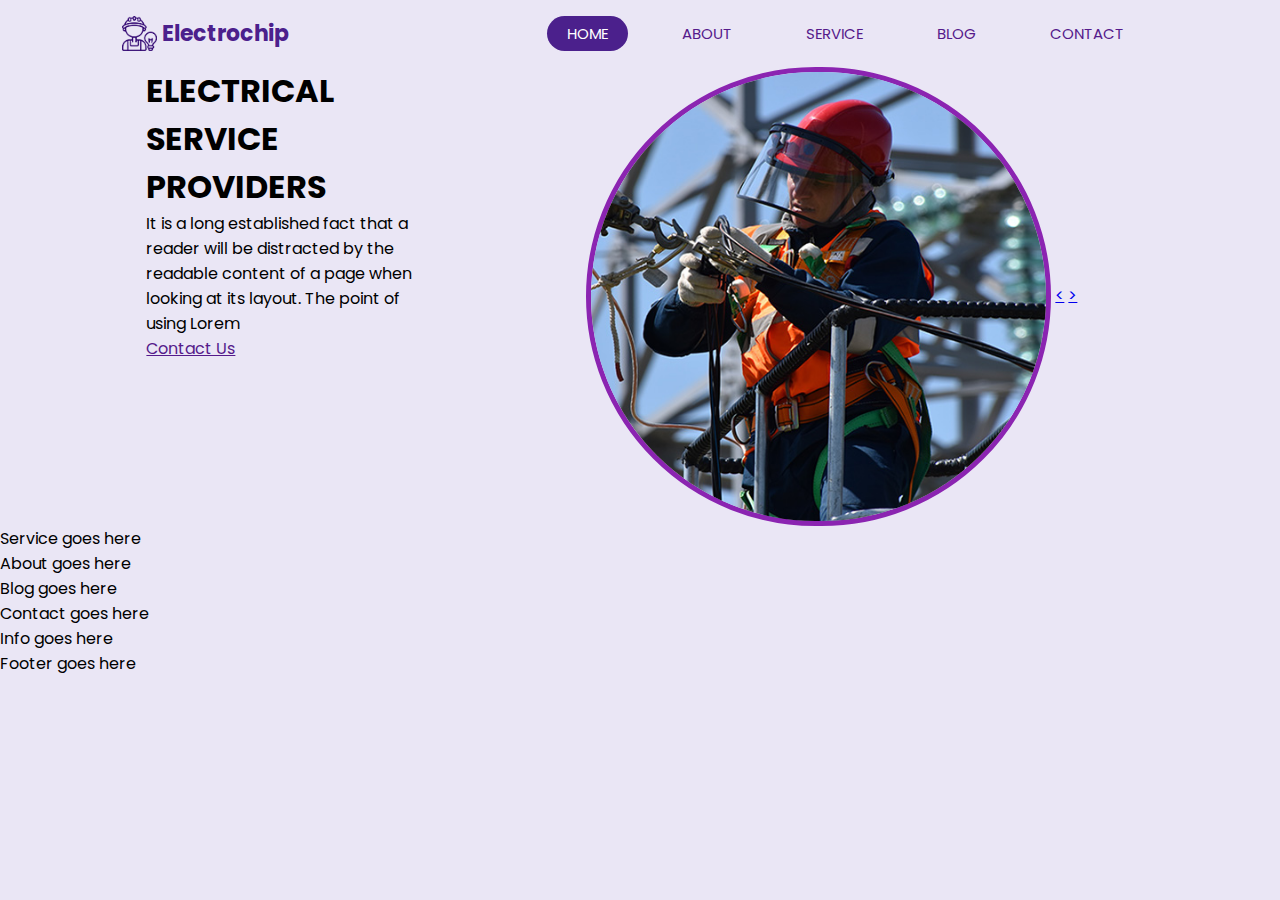
==== index.html @ fac29819 "hero section added with style" ====
<!DOCTYPE html>
<html lang="en">
<head>
    <meta charset="UTF-8">
    <meta name="viewport" content="width=device-width, initial-scale=1.0">
    <title>WIT Assignment</title>
    <link rel="stylesheet" href="assets/style.css">
    <link href="https://fonts.googleapis.com/css?family=Poppins:400,600,700&amp;display=swap" rel="stylesheet">
</head>
<body>
    <div class="hero-area">
        <div class="header-section">
            <nav>
                <a href="" class="brand"><img src="assets/images/logo.png" alt="brad"><span>Electrochip</span></a>
                <div class="nav-link">
                    <ul>
                        <li><a href="" class="active">HOME</a></li>
                        <li><a href="">ABOUT</a></li>
                        <li><a href="">SERVICE</a></li>
                        <li><a href="">BLOG</a></li>
                        <li><a href="">CONTACT</a></li>
                    </ul>
                </div>
            </nav>
        </div>
        <div class="intro-section">
            <div class="details">
                <h1>
                  Electrical <br>
                  Service <br>
                  Providers
                </h1>
                <p>
                  It is a long established fact that a reader will be distracted by the readable content of a page when looking at its layout. The point of using Lorem
                </p>
                <a href="" class="">
                  Contact Us
              </a></div>
              <div class="right-side">
                <img src="assets/images/slider-img.jpg" alt="">
                <a href="#" class="prev-button"><</a>
                <a href="#" class="next-button">></a>
              </div>
        </div>
    </div>
    <section class="service-section">
        Service goes here
    </section>
    <section class="about-section">
        About goes here
    </section>
    <section class="blog-section">
        Blog goes here
    </section>
    <section class="contact-section">
        Contact goes here
    </section>
    <section class="info-section">
        Info goes here
    </section>
    <footer class="footer-section">
        Footer goes here
    </footer>
</body>
</html>
---- assets/style.css ----
*{
    box-sizing: border-box;
    padding: 0;
    margin: 0;
}

body{
    background-color: #eae6f5;
    font-family: "Poppins"
}
body .hero-area .header-section .brand{
    display: flex;
    align-items: center;
    text-decoration: none;
}
body .hero-area .header-section .brand span{
    font-size: 22px;
    font-weight: 700;
    color: #4b208c;
    padding-left: 5px;
}
body .hero-area .header-section{
    padding: 16px 0rem;
}
body .hero-area .header-section nav{
    display: flex;
    flex-direction: row;
    justify-content: space-around;
    align-items: center;
}
body .hero-area .header-section nav a{}
body .hero-area .header-section nav a img{
    width: 35px;
}
body .hero-area .header-section nav .nav-link ul{
    list-style: none;
}
body .hero-area .header-section nav .nav-link ul li{
    display: inline;
}
body .hero-area .header-section nav .nav-link ul li a{
    text-decoration: none;
    border-radius: 35px;
    font-size: 15px;
    padding: 7px 20px;
    margin: 10px 15px;
}body .hero-area .header-section nav .nav-link ul li a:hover{
    background-color: #4b208c;
    color: white;
}
.active{
    background-color: #4b208c;
    color: white;
}
.intro-section{
    display: flex;
    justify-content: space-evenly;
}
.intro-section .details{
    display: flex;
    flex-direction: column;
    flex: 0.4;
}
.intro-section .details h1{
    text-transform: uppercase;
    font-weight: bold;
}
.intro-section .right-side img {
    width: 85%;
    border-radius: 300px;
    vertical-align: middle;
    border-style: none;
    border: 5px solid #8b24b1;
}
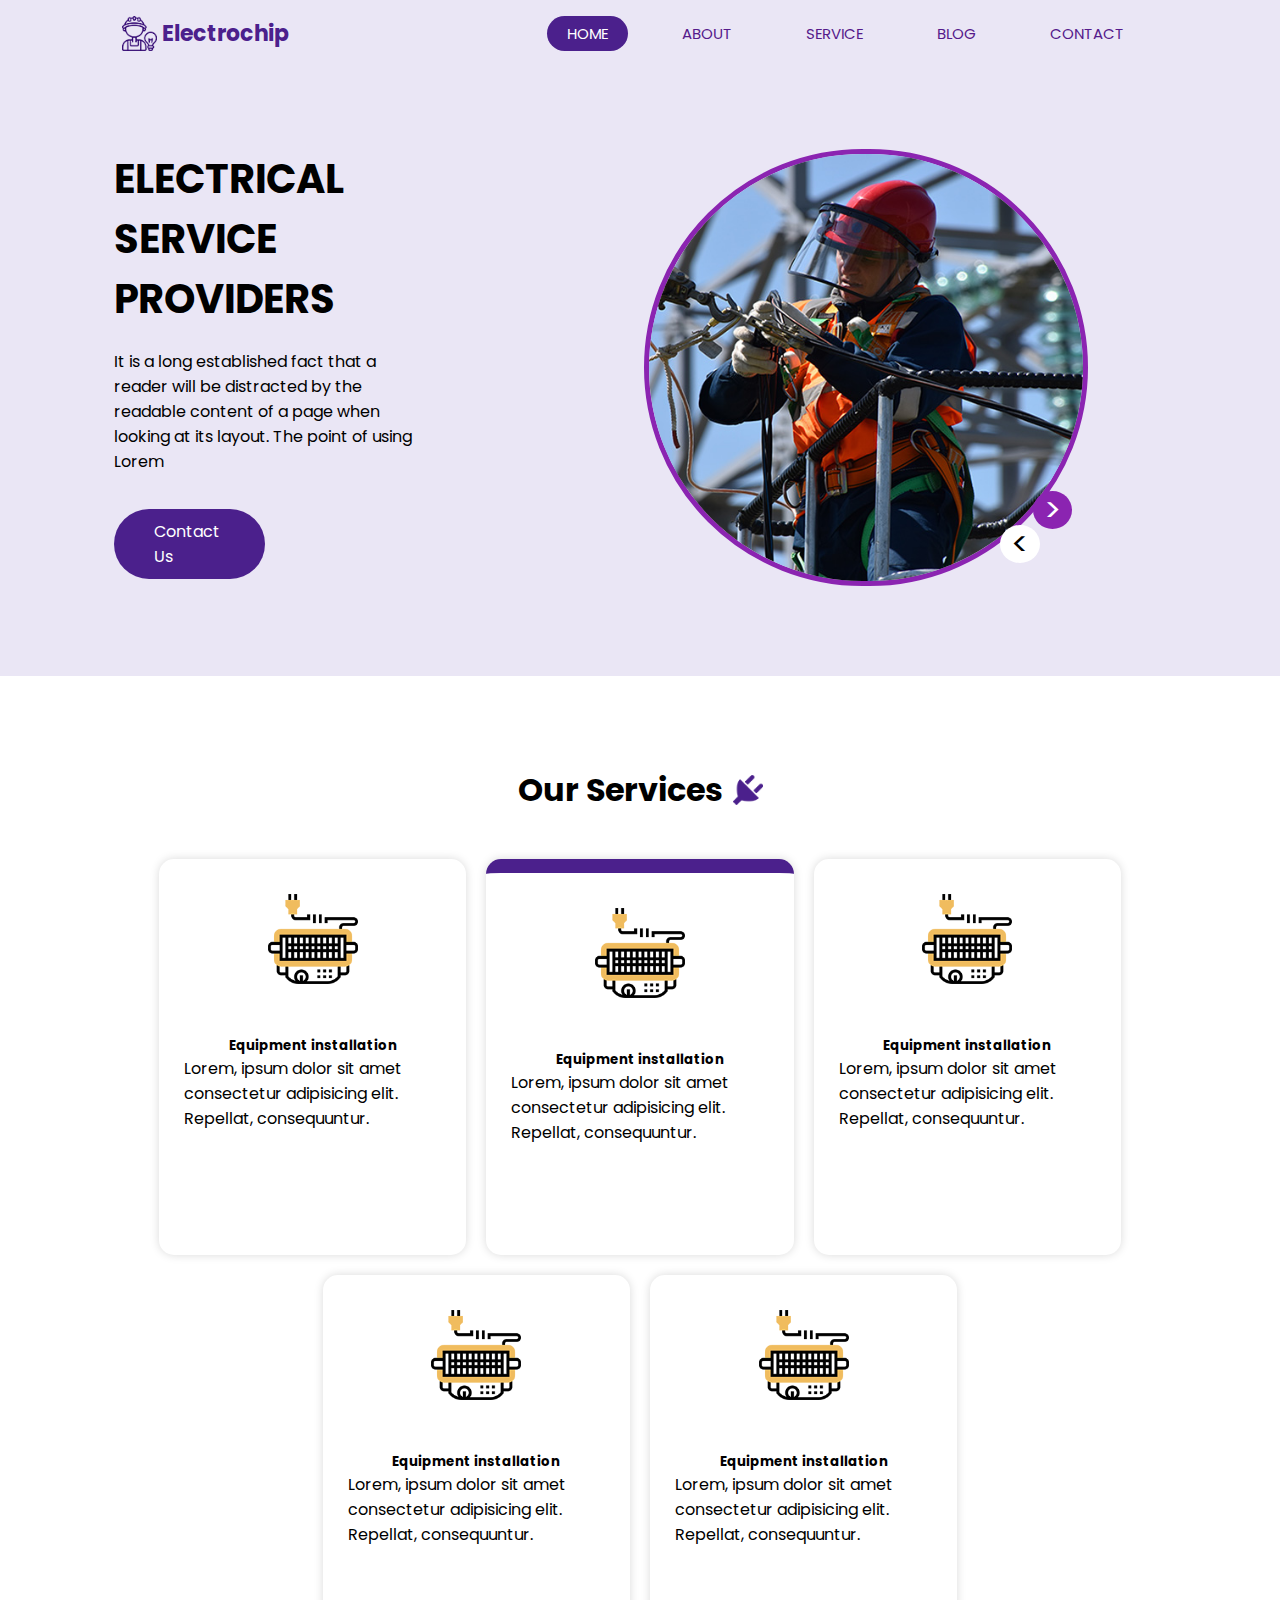
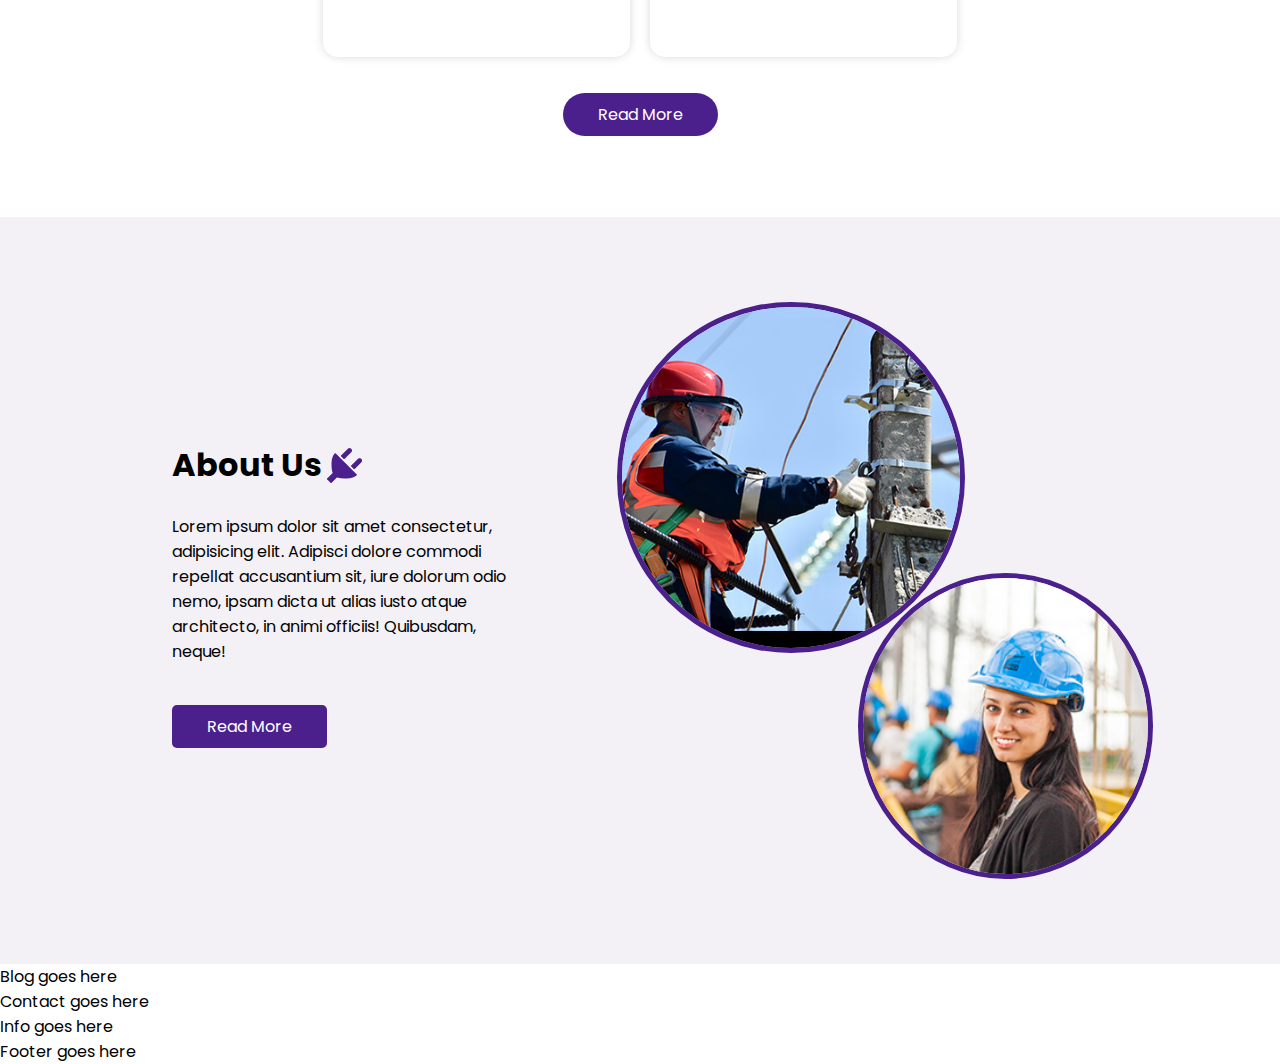
==== commit 3cdab8ae: "service about section styled" ====
--- a/index.html
+++ b/index.html
@@ -44,10 +44,74 @@
         </div>
     </div>
     <section class="service-section">
-        Service goes here
+        <div class="container">
+            <div class="heading"><h2>Our Services</h2> <img src="assets/images/plug.png" alt=""></div>
+            <div class="services">
+                <div class="card">
+                    <div class="top-img">
+                        <img src="assets/images/s1.png" alt="">
+                    </div>
+                    <div class="details">
+                        <h5>Equipment installation</h5>
+                        <p>Lorem, ipsum dolor sit amet consectetur adipisicing elit. Repellat, consequuntur.</p>
+                    </div>
+                </div>                
+                <div class="card active">
+                    <div class="top-img">
+                        <img src="assets/images/s1.png" alt="">
+                    </div>
+                    <div class="details">
+                        <h5>Equipment installation</h5>
+                        <p>Lorem, ipsum dolor sit amet consectetur adipisicing elit. Repellat, consequuntur.</p>
+                    </div>
+                </div>                <div class="card">
+                    <div class="top-img">
+                        <img src="assets/images/s1.png" alt="">
+                    </div>
+                    <div class="details">
+                        <h5>Equipment installation</h5>
+                        <p>Lorem, ipsum dolor sit amet consectetur adipisicing elit. Repellat, consequuntur.</p>
+                    </div>
+                </div>                <div class="card">
+                    <div class="top-img">
+                        <img src="assets/images/s1.png" alt="">
+                    </div>
+                    <div class="details">
+                        <h5>Equipment installation</h5>
+                        <p>Lorem, ipsum dolor sit amet consectetur adipisicing elit. Repellat, consequuntur.</p>
+                    </div>
+                </div>                <div class="card">
+                    <div class="top-img">
+                        <img src="assets/images/s1.png" alt="">
+                    </div>
+                    <div class="details">
+                        <h5>Equipment installation</h5>
+                        <p>Lorem, ipsum dolor sit amet consectetur adipisicing elit. Repellat, consequuntur.</p>
+                    </div>
+                </div>
+            </div>
+            <div class="more-btn">
+                <a href="">Read More</a>
+            </div>
+        </div>
     </section>
     <section class="about-section">
-        About goes here
+        <div class="container">
+            <div class="left">
+                <div class="heading">
+                    <h2>About Us</h2>
+                    <img src="assets/images/plug.png" alt="">
+                </div>
+                <p>Lorem ipsum dolor sit amet consectetur, adipisicing elit. Adipisci dolore commodi repellat accusantium sit, iure dolorum odio nemo, ipsam dicta ut alias iusto atque architecto, in animi officiis! Quibusdam, neque!</p>
+                <div class="more-btn">
+                    <a href="">Read More</a>
+                </div>
+            </div>
+            <div class="right">
+                <img src="assets/images/about-img1.jpg">
+                <img src="assets/images/about-img2.jpg">
+            </div>
+        </div>
     </section>
     <section class="blog-section">
         Blog goes here
--- a/assets/style.css
+++ b/assets/style.css
@@ -5,8 +5,11 @@
 }
 
 body{
+    font-family: "Poppins"
+}
+body .hero-area{
     background-color: #eae6f5;
-    font-family: "Poppins"
+    padding-bottom: 90px;
 }
 body .hero-area .header-section .brand{
     display: flex;
@@ -27,6 +30,7 @@
     flex-direction: row;
     justify-content: space-around;
     align-items: center;
+    margin-bottom: 82px;
 }
 body .hero-area .header-section nav a{}
 body .hero-area .header-section nav a img{
@@ -54,7 +58,7 @@
 }
 .intro-section{
     display: flex;
-    justify-content: space-evenly;
+    justify-content: space-around;
 }
 .intro-section .details{
     display: flex;
@@ -64,6 +68,21 @@
 .intro-section .details h1{
     text-transform: uppercase;
     font-weight: bold;
+    font-size: 2.5rem;
+    line-height: 60px;
+}
+.intro-section .details p{
+    margin-top: 20px;
+}
+.intro-section .details a{
+    text-decoration: none;
+    margin-top: 35px;
+    border-radius: 35px;
+    padding: 10px 40px;
+    background: #4b208c;
+    color: white;
+    display: inline-block;
+    width: 50%;
 }
 .intro-section .right-side img {
     width: 85%;
@@ -71,4 +90,162 @@
     vertical-align: middle;
     border-style: none;
     border: 5px solid #8b24b1;
+}
+.intro-section .right-side .prev-button{
+    position: absolute;
+    text-decoration: none;
+    font-size: 2rem;
+    z-index: 1;
+    right: 15rem;
+    top: 525px;
+    color: black;
+    background: white;
+    line-height: 1;
+    border-radius: 100%;
+    padding: 3px 11px;
+}
+.intro-section .right-side .next-button{
+    position: absolute;
+    text-decoration: none;
+    font-size: 2rem;
+    z-index: 1;
+    right: 13rem;
+    top: 491px;
+    background: #8b24b1;
+    color: white;
+    line-height: 1;
+    border-radius: 100%;
+    padding: 3px 11px;
+}
+
+.service-section{
+    padding-top: 90px;
+    padding-bottom: 90px;
+}
+.service-section .container{
+    display: flex;
+    flex-direction: column;
+    justify-content: center;
+    align-items: center;
+    flex-wrap: wrap;
+}
+.service-section .container .heading{
+    display: flex;
+    align-items: center;
+}
+.service-section .container .heading h2{
+    font-size: 2rem;
+    margin-right: 10px;
+}
+.service-section .container .heading img{
+    width: 30px;
+}
+.service-section .container .services{
+    display: flex;
+    justify-content: center;
+    flex-wrap: wrap;
+    flex-direction: row;
+    padding: 35px 0px;
+}
+.service-section .container .services .card{
+    display: flex;
+    flex-direction: column;
+    flex-wrap: nowrap;
+    align-items: center;
+    flex-basis: 24%;
+    padding: 35px 25px 25px;
+    border-radius: 15px;
+    box-shadow: 0 0 10px 0 rgba(0, 0, 0, 0.15);
+    margin: 10px;
+ 
+}
+.service-section .container .services .active{
+    border-top: 14px solid #4b208c;
+    color: black;
+    background: none;
+}
+.service-section .container .services .card:hover{
+    border-top: 14px solid #4b208c;
+}
+.service-section .container .services .card .details{
+    display: flex;
+    flex-direction: column;
+    flex-wrap: nowrap;
+    align-items: center;
+    margin-top: 45px;
+    margin-bottom: 85px;
+
+}
+.service-section .container .services .card .top-img img{
+width: 90px;
+}
+.service-section .container .more-btn a{
+    margin-top: 25px;
+    text-decoration: none;
+    color: white;
+    background: #4b208c;
+    padding: 10px 35px;
+    border-radius: 35px;
+}
+
+.about-section{
+    background-color: #f3f0f6;
+}
+.about-section .container{
+    display: flex;
+    flex-wrap: nowrap;
+    flex-direction: row;
+    align-items: center;
+    justify-content: space-around;
+    padding: 85px 25px;
+}
+.about-section .container .left{
+    flex-basis: 32%;
+    display: flex;
+    flex-direction: column;
+    flex-wrap: nowrap;
+    align-items: baseline;
+}
+.about-section .container .left .heading{
+    display: flex;
+    flex-direction: row;
+    flex-wrap: nowrap;
+    align-items: center;
+}
+.about-section .container .left .heading h2{
+    font-size: 2rem;
+    margin-right: 5px;
+}
+.about-section .container .left p{
+    margin:25px 25px;
+}
+.about-section .container .left .more-btn{
+    margin-top: 25px;
+}
+.about-section .container .left .more-btn a{
+    text-decoration: none;
+    color: white;
+    background: #4b208c;
+    padding: 10px 35px;
+    border-radius: 5px;
+}
+.about-section .container .right{
+    display: flex;
+    flex-direction: column;
+    flex-wrap: nowrap;
+    align-items: center;
+}
+.about-section .container .right img{
+    border:5px solid #4b208c;
+    width: 100%;;
+}
+.about-section .container .right img:first-child{
+    border-radius: 100%;
+    margin-left: -21rem;
+}
+.about-section .container .right img:nth-child(2){
+    width: 85%;
+    border-radius: 100%;
+    margin-left: 93px;
+    margin-top: -5rem;
 }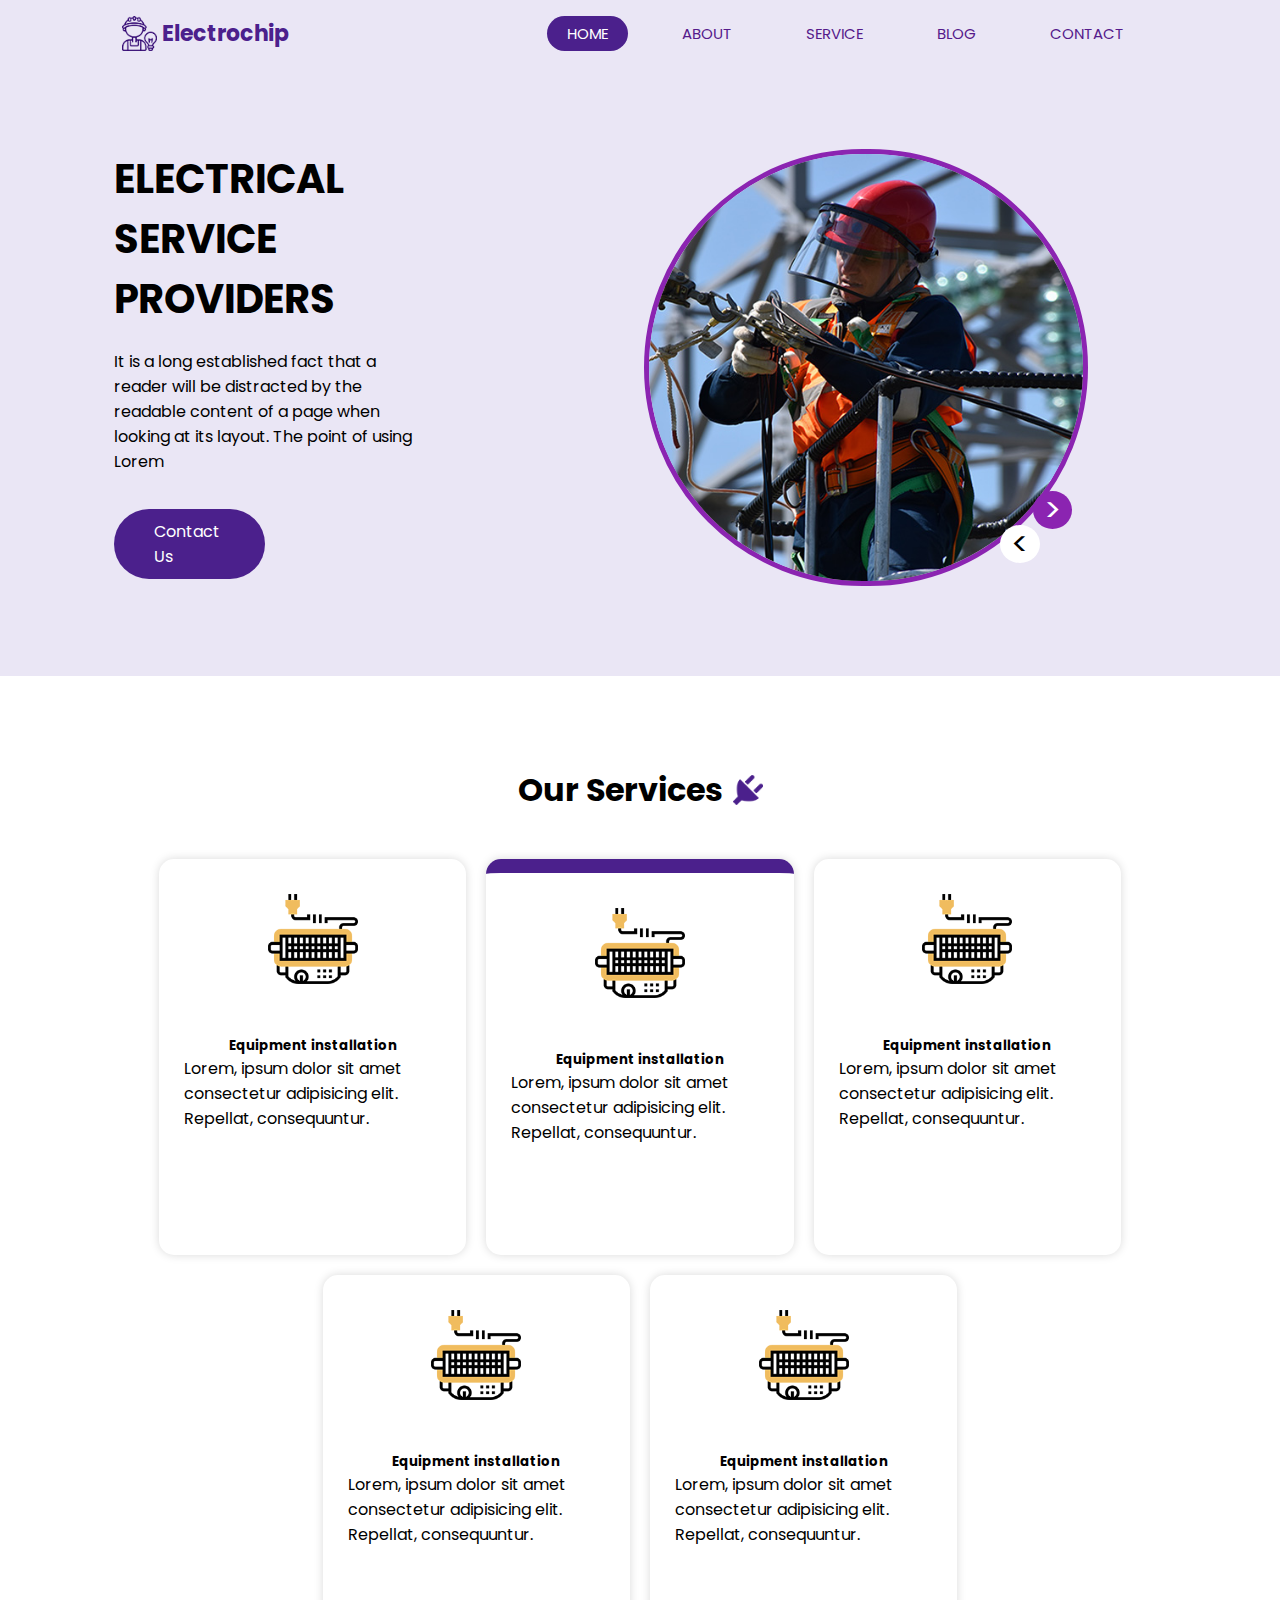
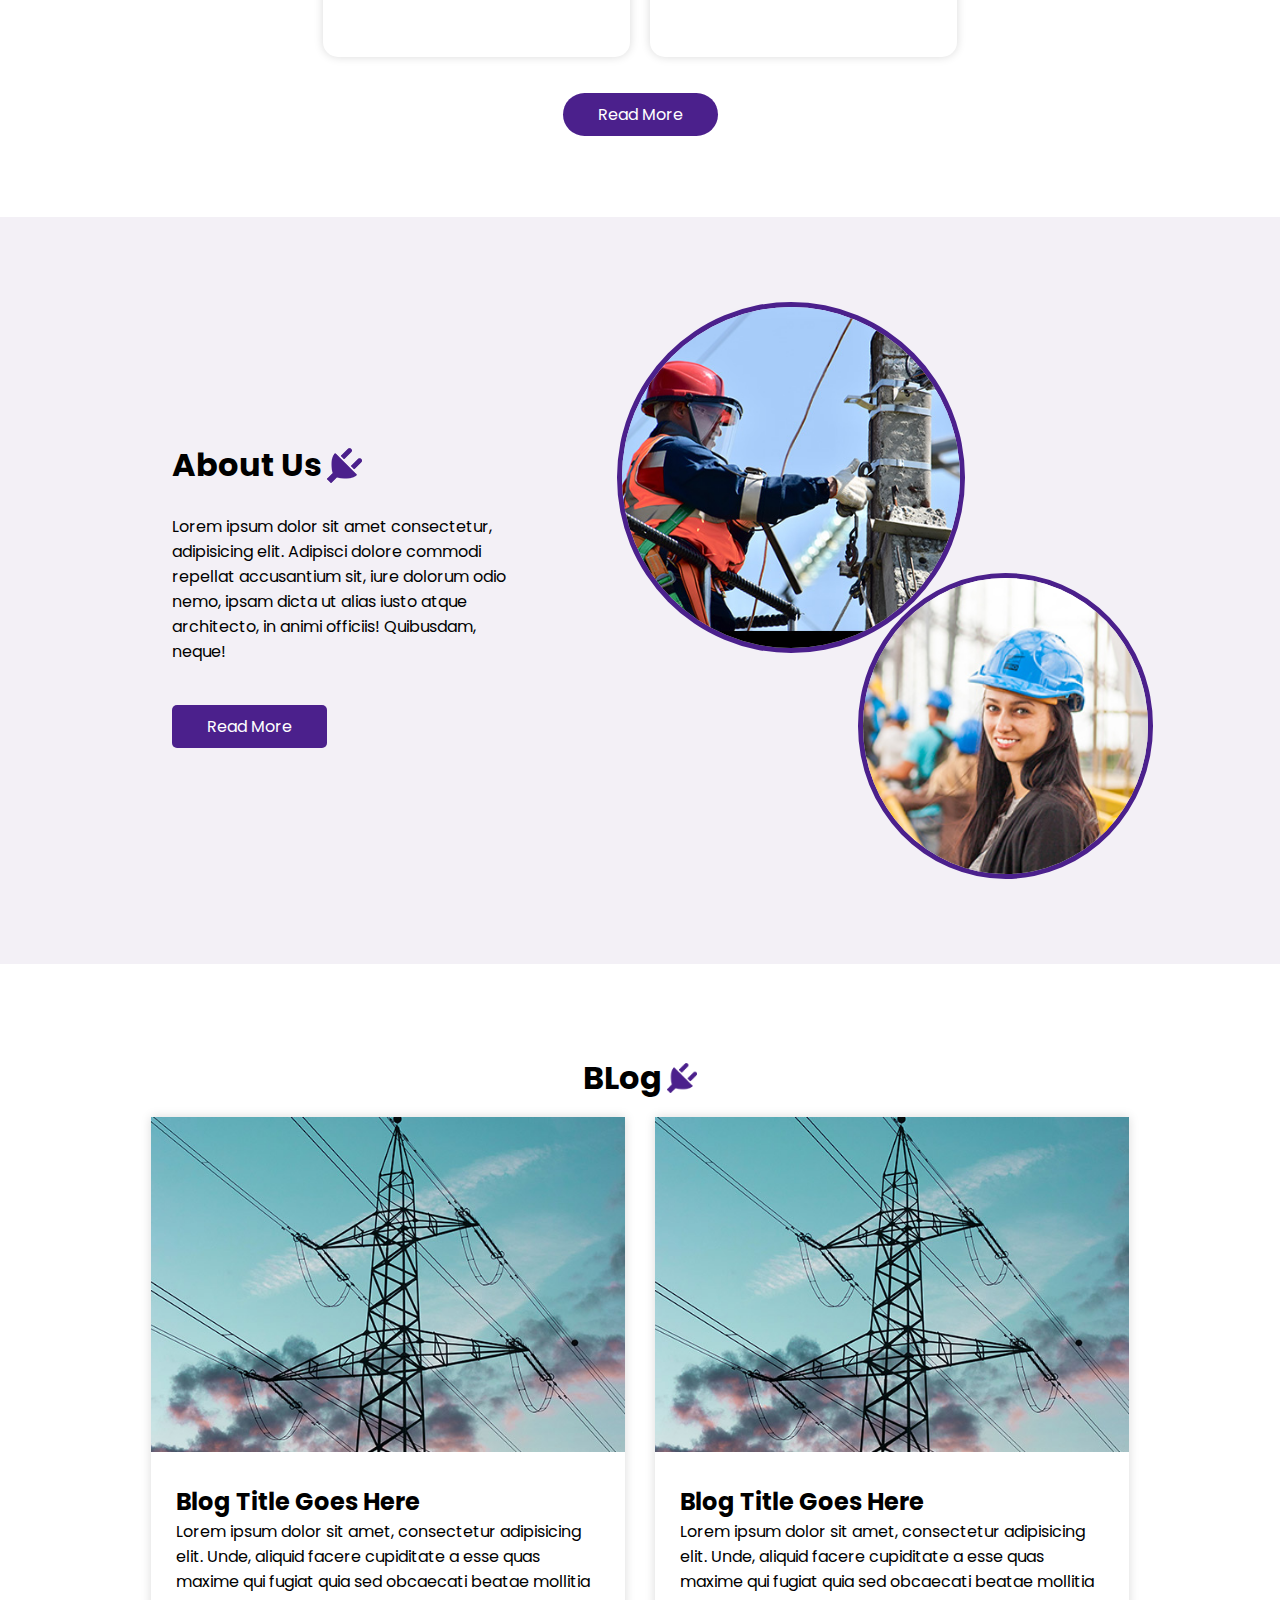
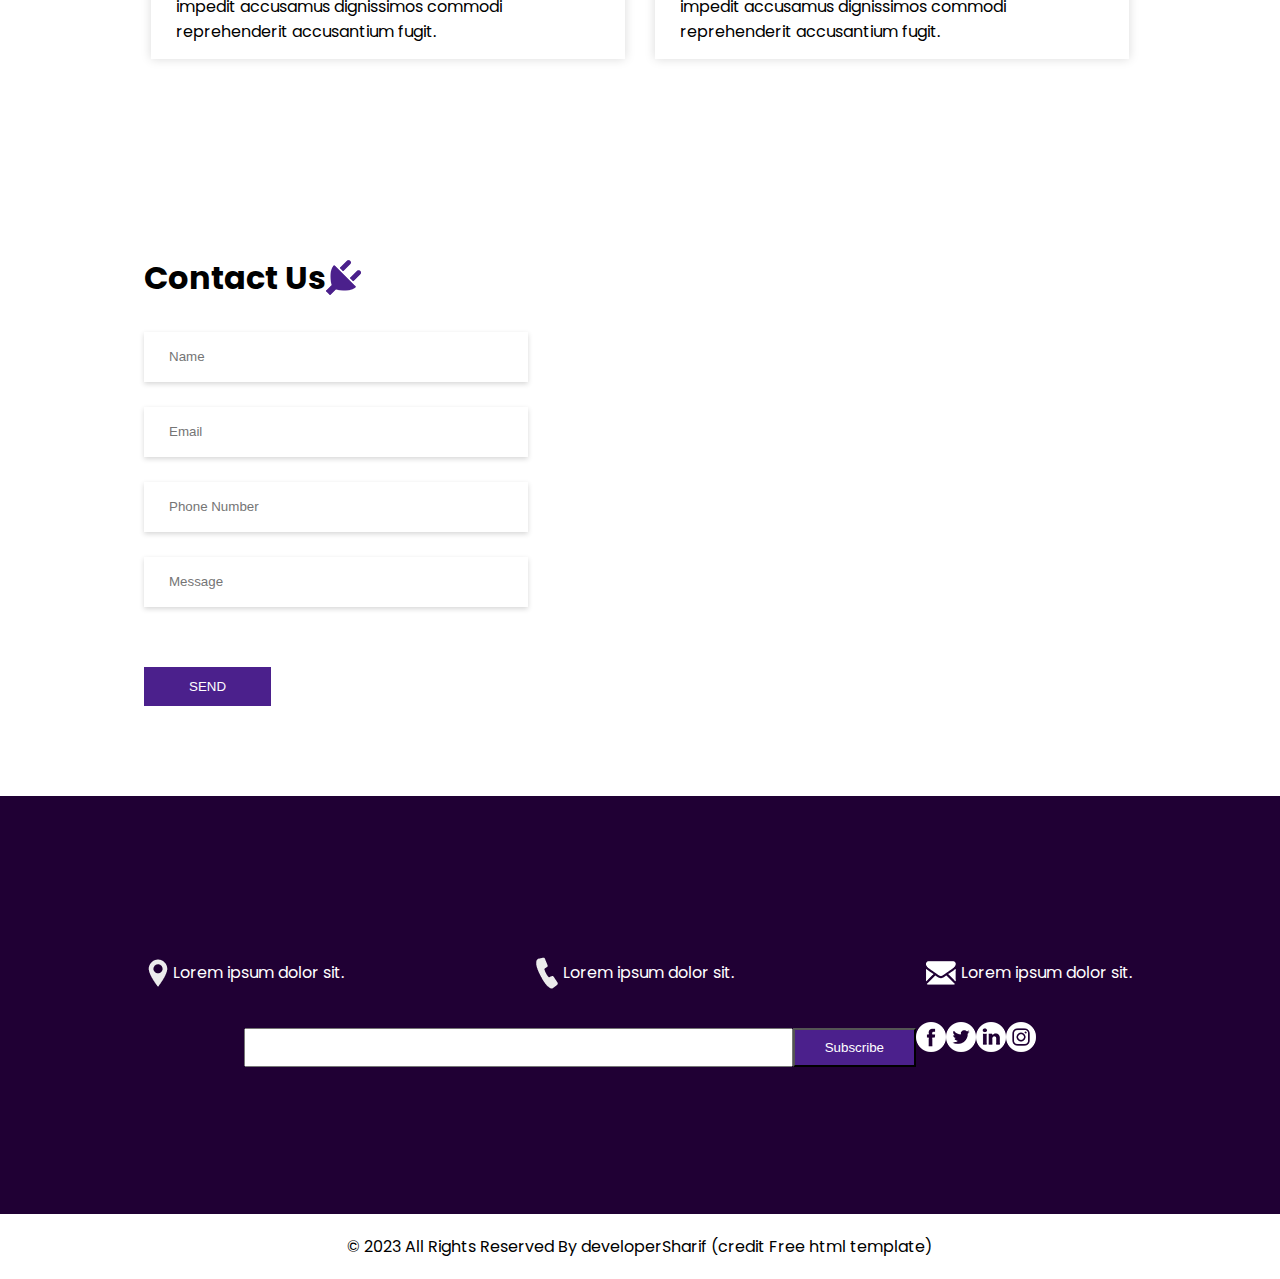
==== commit 37fab53f: "blog contact info section styled" ====
--- a/index.html
+++ b/index.html
@@ -114,16 +114,77 @@
         </div>
     </section>
     <section class="blog-section">
-        Blog goes here
+        <div class="container">
+            <div class="heading">
+                <h2>BLog </h2>
+                <img src="assets/images/plug.png" alt="">
+            </div>
+            <div class="blogs">
+                <div class="card">
+                    <div class="card-img">
+                        <img src="assets/images/blog1.jpg" alt="">
+                    </div>
+                    <div class="details">
+                        <div class="title">
+                            <h2>Blog Title Goes Here</h2>
+                            <p>Lorem ipsum dolor sit amet, consectetur adipisicing elit. Unde, aliquid facere cupiditate a esse quas maxime qui fugiat quia sed obcaecati beatae mollitia impedit accusamus dignissimos commodi reprehenderit accusantium fugit.</p>
+                        </div>
+                    </div>
+                </div>                <div class="card">
+                    <div class="card-img">
+                        <img src="assets/images/blog1.jpg" alt="">
+                    </div>
+                    <div class="details">
+                        <div class="title">
+                            <h2>Blog Title Goes Here</h2>
+                            <p>Lorem ipsum dolor sit amet, consectetur adipisicing elit. Unde, aliquid facere cupiditate a esse quas maxime qui fugiat quia sed obcaecati beatae mollitia impedit accusamus dignissimos commodi reprehenderit accusantium fugit.</p>
+                        </div>
+                    </div>
+                </div>
+            </div>
+        </div>
     </section>
     <section class="contact-section">
-        Contact goes here
+
+
+            <div class="container">
+                <div class="left">
+                    <div class="heading">
+                        <h2>Contact Us</h2>
+                        <img src="assets/images/plug.png" alt="">
+                    </div>
+                    <form action="">
+                        <input type="text" placeholder="Name" name="" id="">
+                        <input type="text" placeholder="Email" name="" id="">
+                        <input type="text" placeholder="Phone Number" name="" id="">
+                        <input type="text" placeholder="Message" name="" id="">
+                        <input type="submit" name="" id="" value="SEND">
+
+                    </form>
+                </div>
+                <div class="right">
+                    <iframe src="http://localhost" frameborder="0" height="600" width="300">Location</iframe>
+                </div>
+            
+        </div>
     </section>
     <section class="info-section">
-        Info goes here
+        <div class="container">
+            <div class="details">
+                <a href=""><img src="assets/images/location-white.png" alt=""><span>Lorem ipsum dolor sit.</span></a>                
+                
+                <a href=""><img src="assets/images/telephone-white.png" alt=""><span>Lorem ipsum dolor sit.</span></a>                
+                
+                <a href=""><img src="assets/images/envelope-white.png" alt=""><span>Lorem ipsum dolor sit.</span></a>
+            </div>
+            <div class="social">
+                <div class="left"><input type="text" name="" id=""><input type="submit" value="Subscribe"></div> 
+                <div class="right"><img src="assets/images/fb.png" alt=""><img src="assets/images/twitter.png" alt=""><img src="assets/images/linkedin.png" alt=""><img src="assets/images/instagram.png" alt=""></div>
+            </div>
+        </div>
     </section>
     <footer class="footer-section">
-        Footer goes here
+        <p>&copy; 2023 All Rights Reserved By developerSharif (credit Free html template)</p>
     </footer>
 </body>
 </html>--- a/assets/style.css
+++ b/assets/style.css
@@ -248,4 +248,151 @@
     border-radius: 100%;
     margin-left: 93px;
     margin-top: -5rem;
+}
+.blog-section .container{
+    display: flex;
+    flex-wrap: wrap;
+    flex-direction: row;
+    justify-content: center;
+    padding-top: 90px;
+    padding-bottom: 90px;
+}
+.blog-section .container .heading{
+    display: flex;
+    align-items: center;
+    flex-wrap: nowrap;
+    flex-direction: row;
+}
+.blog-section .container .heading h2{
+    font-size: 2rem;
+}
+.blog-section .container .heading img{
+    width: 30px;
+    margin-left: 5px;;
+}
+.blog-section .container .blogs{
+    display: flex;
+    flex-direction: row;
+    flex-wrap: wrap;
+    justify-content: center;
+}
+.blog-section .container .blogs .card{
+    display: flex;
+    flex-direction: column;
+    flex-wrap: nowrap;
+    align-items: center;
+    flex-basis: 37%;
+    margin-top: 55px;
+    background-color: #ffffff;
+    box-shadow: 0 0 10px 0 rgba(0, 0, 0, 0.15);
+    margin: 15px;
+}
+
+.blog-section .container .blogs .card img{
+    width: 100%;
+}
+
+.blog-section .container .blogs .card .details{
+    padding: 25px 25px 15px;
+}
+.contact-section .container{
+    padding-top: 90px;
+    padding-bottom: 90px;
+    display: flex;
+    justify-content: space-around;
+}
+.contact-section .container .heading{
+    display: flex;
+    flex-direction: row;
+    flex-wrap: nowrap;
+    align-items: center;
+
+}
+.contact-section .container .heading h2{
+    font-size: 2rem;
+}
+.contact-section .container .left{
+    flex-basis: 30%;
+}
+.contact-section .container .left form{
+    margin-top:30px;
+}
+.contact-section .container .left form input[type="text"]{
+    width: 100%;
+    border: none;
+    height: 50px;
+    margin-bottom: 25px;
+    padding-left: 25px;
+    background-color: transparent;
+    outline: none;
+    color: #101010;
+    box-shadow: 0px 2px 5px 0px rgba(0, 0, 0, 0.16);
+}
+
+.contact-section .container .left form input[type="submit"]{
+    background:none;
+    padding:12px 45px;
+    border:none;
+    background:#4b208c;
+    color:white;
+    margin-top:35px;
+}
+.contact-section .container .right iframe{
+    width: 20rem;
+    height: 100%;
+    border: none;
+}
+.info-section .container{
+    display: flex;
+    flex-direction: column;
+    background: #200034;
+    padding: 135px 15px;
+    line-height: 4rem;
+}
+.info-section .container .details{
+    display: flex;
+    flex-wrap: nowrap;
+    flex-direction: row;
+    align-items: center;
+    justify-content: center;
+}
+.info-section .container .details a{
+    display: flex;
+    align-items: center;
+    justify-content: center;
+    flex-wrap: nowrap;
+    flex-direction: row;
+    text-decoration: none;
+    padding: 10px 6rem;
+    color: #ffffff;
+}
+.info-section .container .details a span{
+    margin-left: 5px;;
+}
+.info-section .container .social{
+    display: flex;
+    flex-direction: row;
+    justify-content: center;
+    align-items: baseline;
+}
+.info-section .container .social .left{
+    flex-basis:42rem;
+    display: flex;
+}
+.info-section .container .social .left input[type="text"]{
+    width: 100%;
+}
+.info-section .container .social .left input[type="submit"]{
+    background: #4b208c;
+    padding: 10px 30px;
+    color: white;
+}
+
+.footer-section{
+    display: flex;
+    flex-wrap: nowrap;
+    justify-content: center;
+    align-items: center;
+    flex-direction: row;
+    margin: 20px;
 }